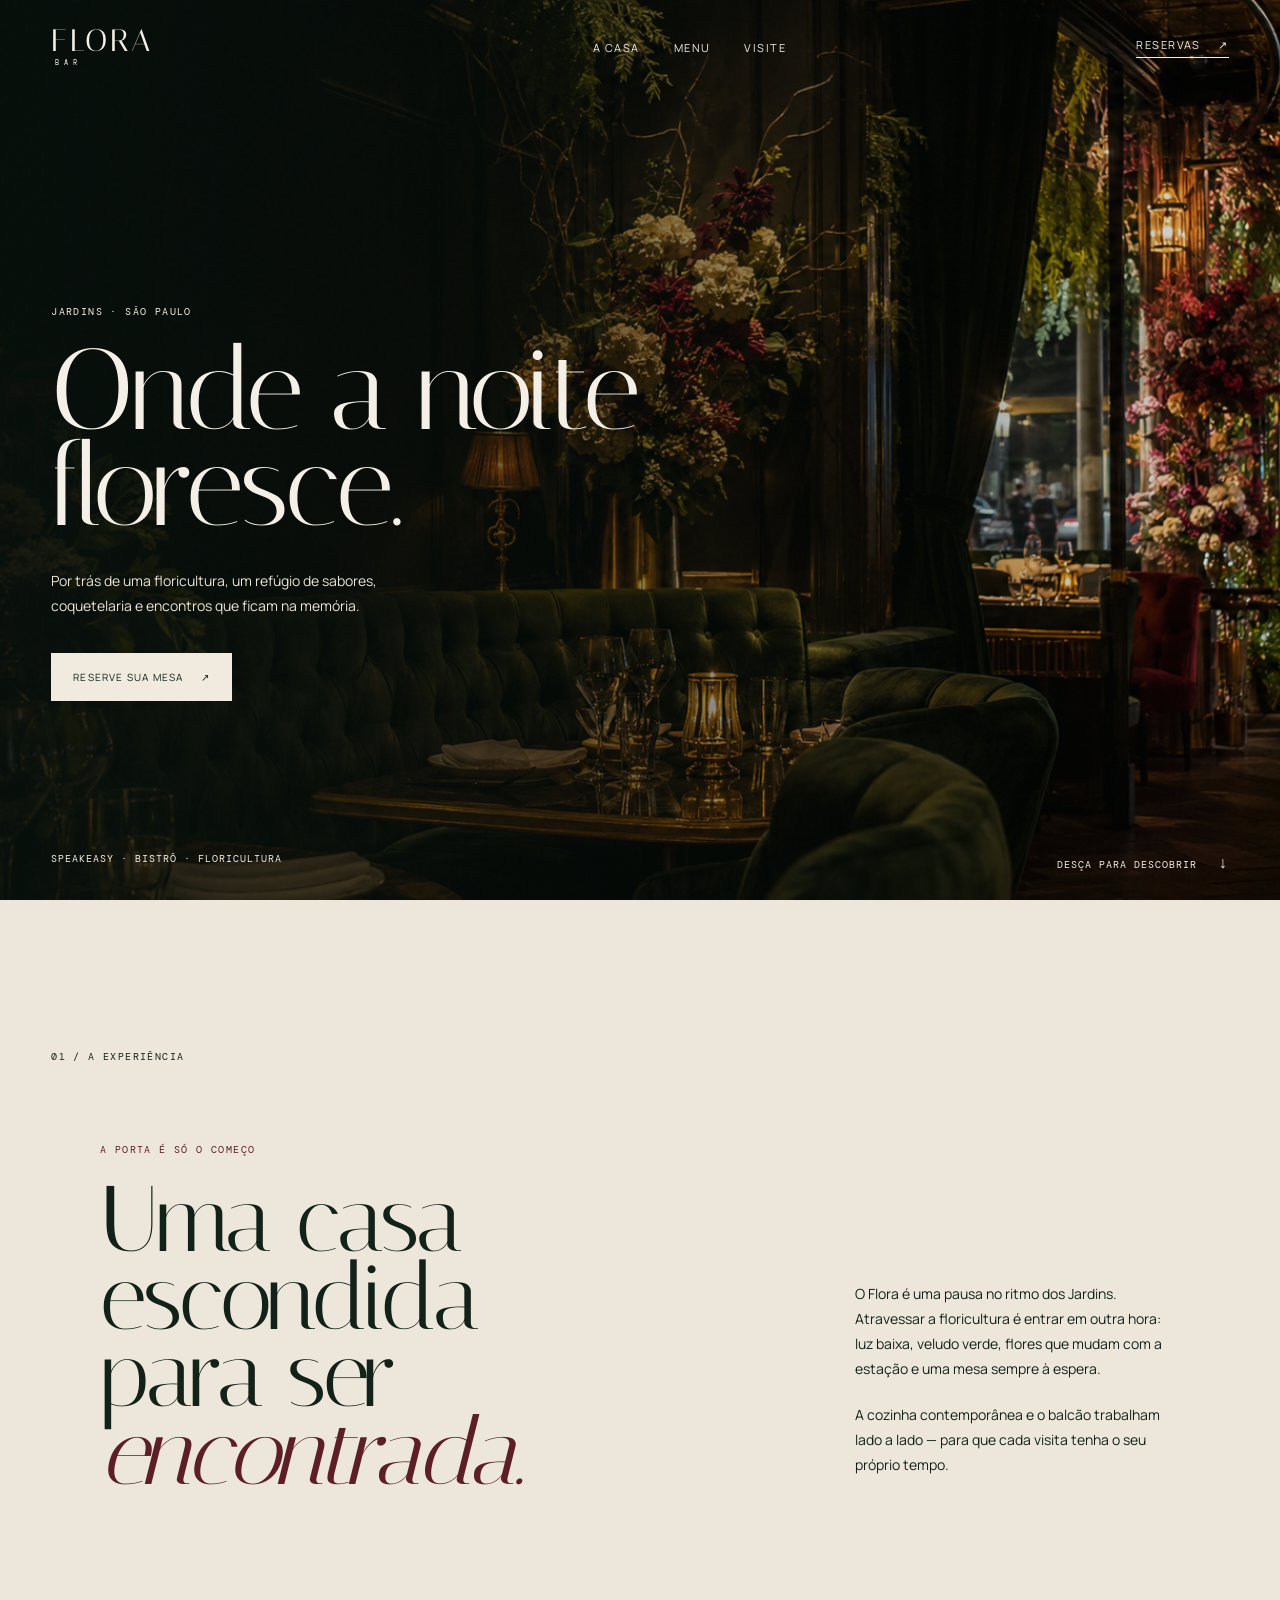
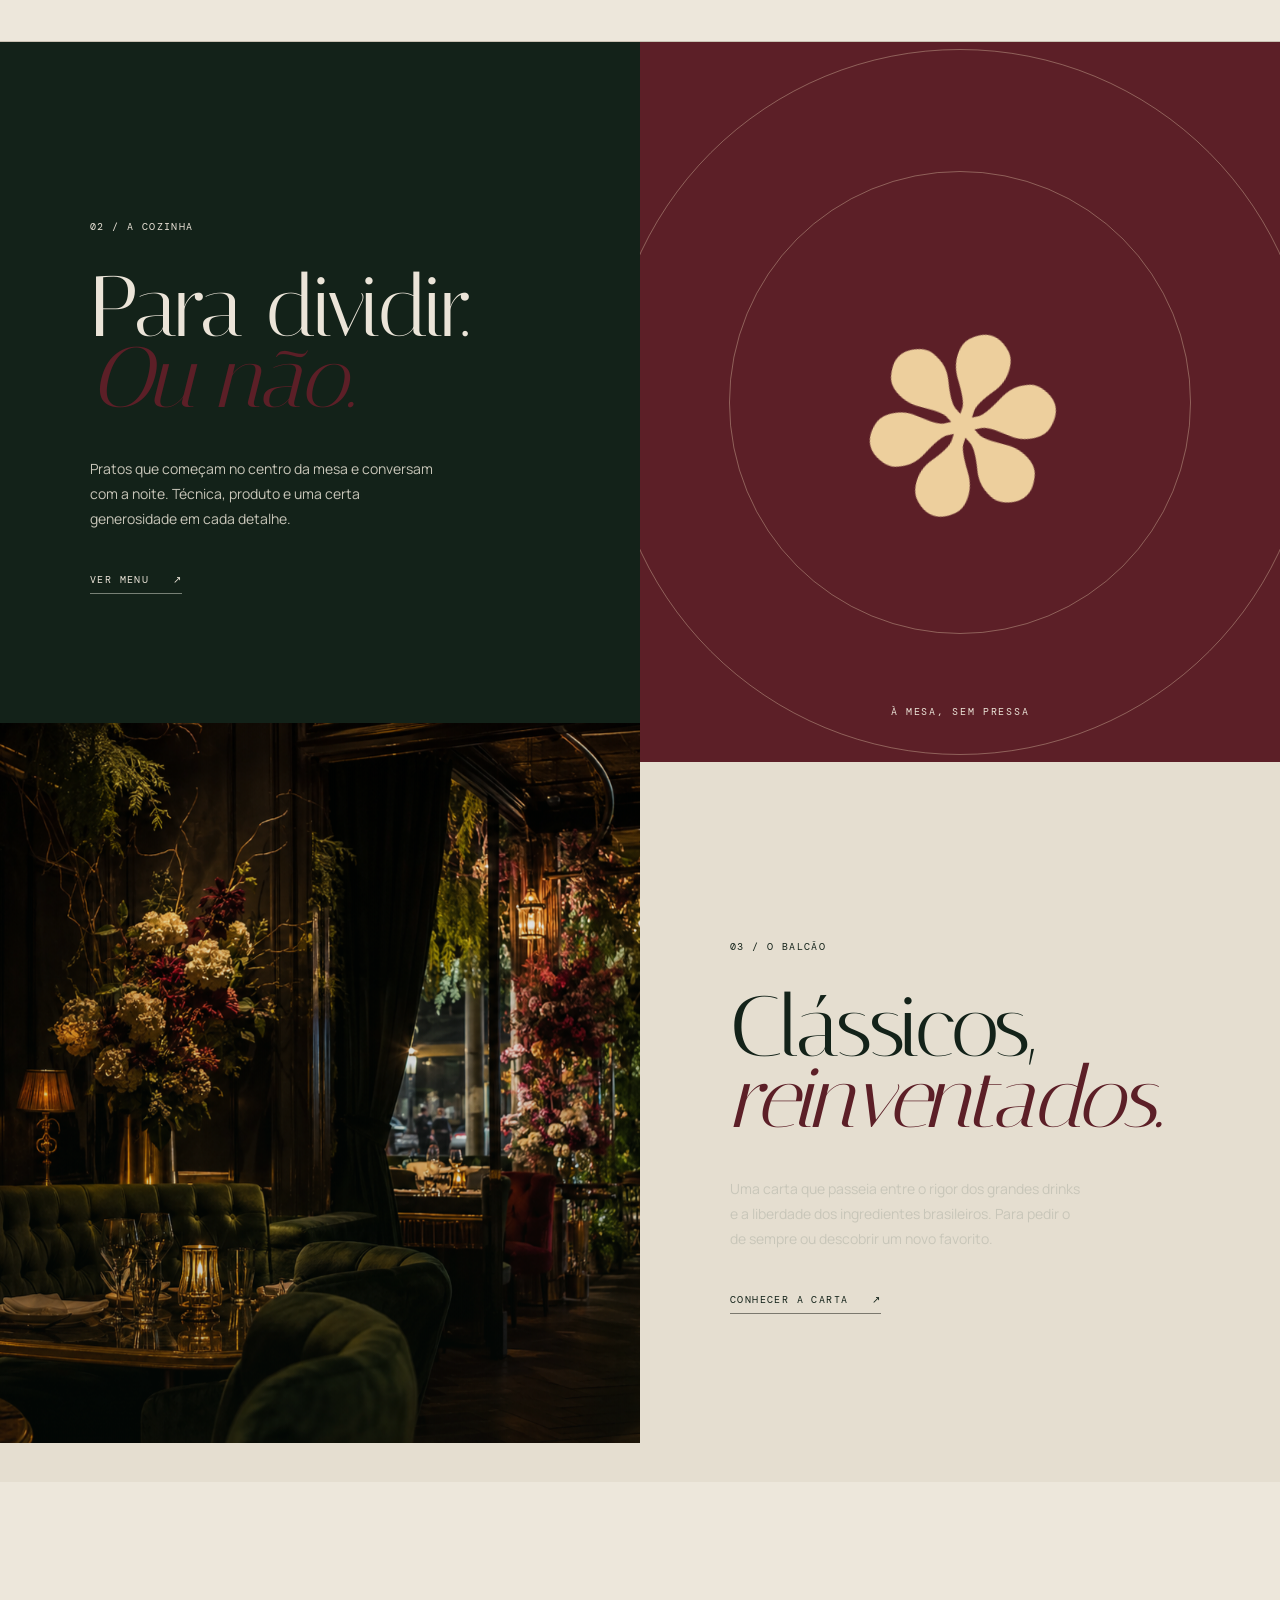
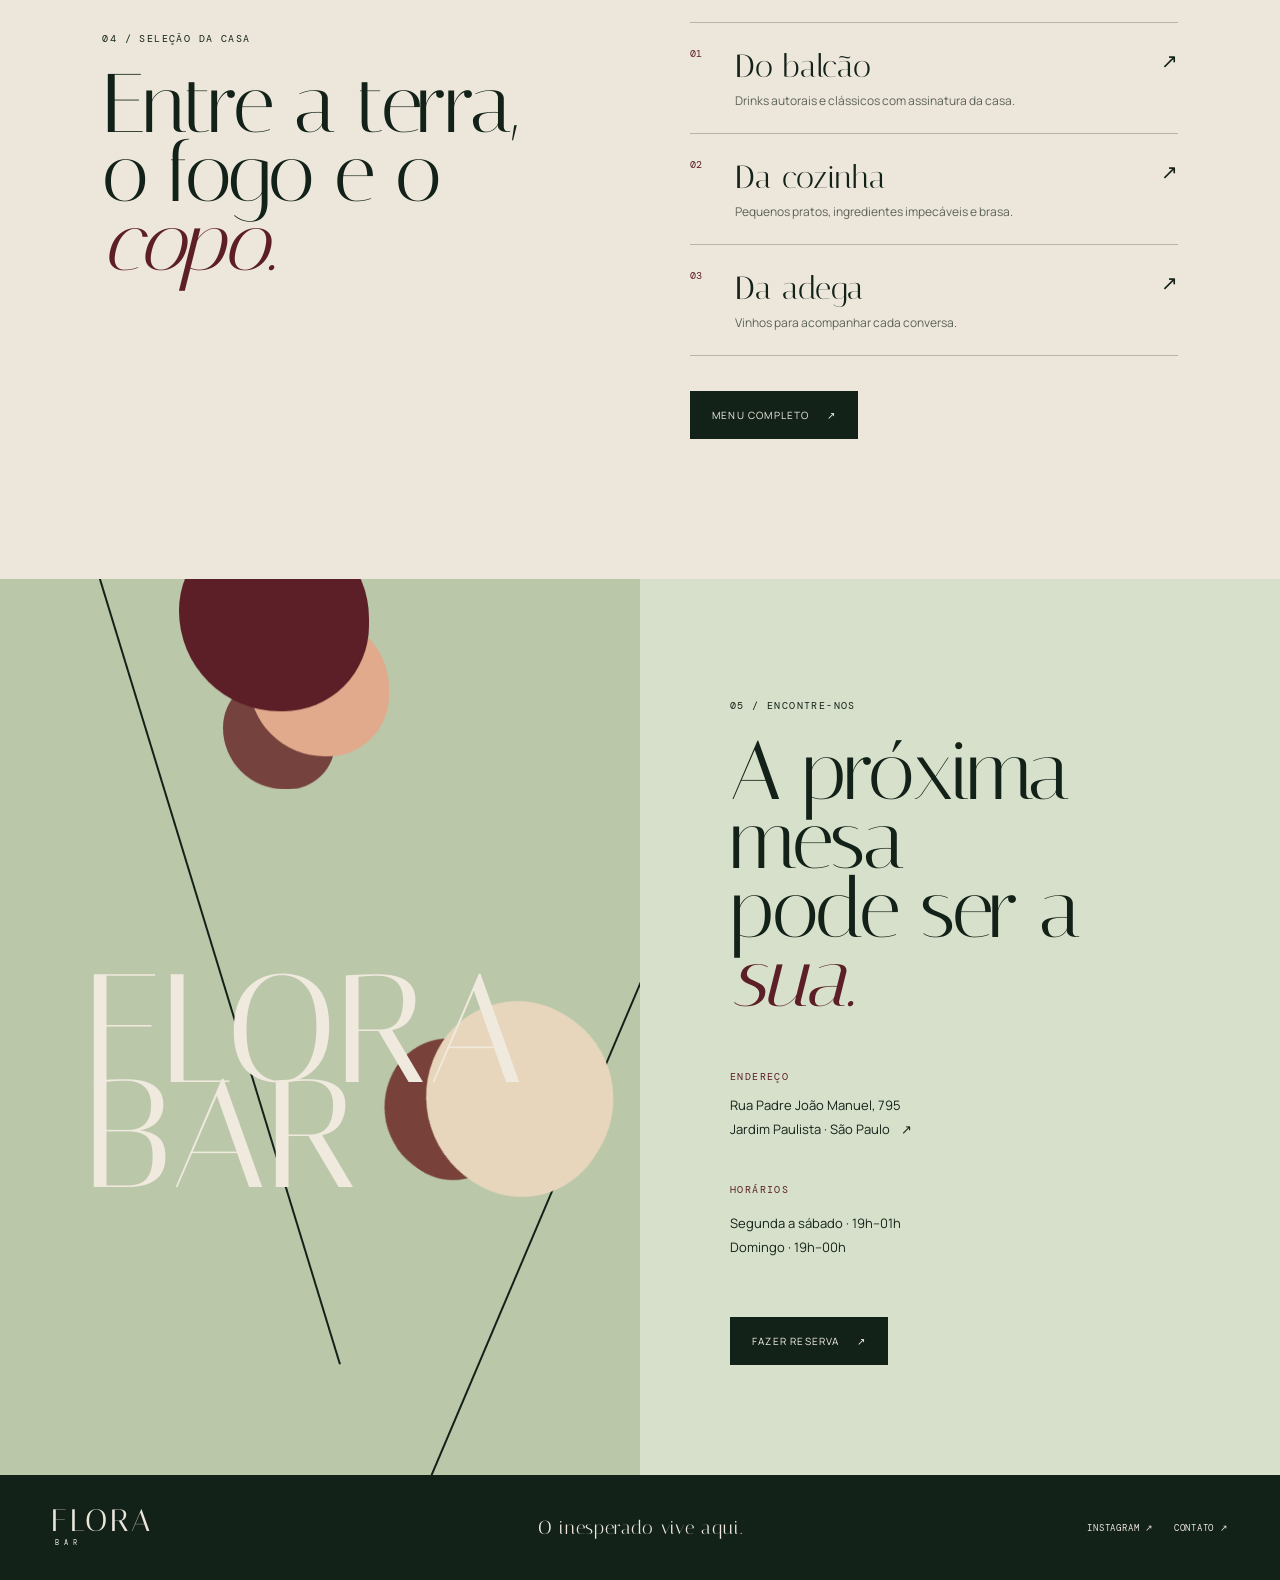
==== index.html @ 63ed64c3 "Create Flora Bar premium landing page" ====
<!doctype html>
<html lang="pt-BR">
  <head>
    <meta charset="UTF-8" />
    <meta name="viewport" content="width=device-width, initial-scale=1.0" />
    <meta name="description" content="Flora Bar — speakeasy, bistrô e floricultura nos Jardins, São Paulo." />
    <title>Flora Bar — Jardins, São Paulo</title>
    <link rel="preconnect" href="https://fonts.googleapis.com" />
    <link rel="preconnect" href="https://fonts.gstatic.com" crossorigin />
    <link href="https://fonts.googleapis.com/css2?family=DM+Mono:wght@400;500&family=Italiana&family=Manrope:wght@400;500;600&display=swap" rel="stylesheet" />
    <link rel="stylesheet" href="styles.css" />
  </head>
  <body>
    <main>
      <section class="hero" id="inicio">
        <div class="hero-image parallax-layer" data-parallax="0.11"></div>
        <div class="grain"></div>
        <header class="header">
          <a class="brand" href="#inicio" aria-label="Flora Bar, início">FLORA<span>BAR</span></a>
          <nav aria-label="Navegação principal">
            <a href="#experiencia">A casa</a>
            <a href="#menu">Menu</a>
            <a href="#visite">Visite</a>
          </nav>
          <a class="header-book" href="https://r.odionisio.com/flora-bar" target="_blank" rel="noreferrer">Reservas <span>↗</span></a>
        </header>
        <div class="hero-copy">
          <p class="eyebrow">Jardins · São Paulo</p>
          <h1>Onde a noite<br />floresce.</h1>
          <p class="intro">Por trás de uma floricultura, um refúgio de sabores, coquetelaria e encontros que ficam na memória.</p>
          <a class="button light" href="https://r.odionisio.com/flora-bar" target="_blank" rel="noreferrer">Reserve sua mesa <span>↗</span></a>
        </div>
        <div class="hero-foot">
          <span>Speakeasy · Bistrô · Floricultura</span>
          <a href="#experiencia" aria-label="Conheça o Flora Bar">Desça para descobrir <i>↓</i></a>
        </div>
      </section>

      <section class="manifesto" id="experiencia">
        <p class="section-number">01 / A EXPERIÊNCIA</p>
        <div class="manifesto-content">
          <p class="overline">A porta é só o começo</p>
          <h2>Uma casa escondida<br />para ser <em>encontrada.</em></h2>
          <div class="manifesto-text">
            <p>O Flora é uma pausa no ritmo dos Jardins. Atravessar a floricultura é entrar em outra hora: luz baixa, veludo verde, flores que mudam com a estação e uma mesa sempre à espera.</p>
            <p>A cozinha contemporânea e o balcão trabalham lado a lado — para que cada visita tenha o seu próprio tempo.</p>
          </div>
        </div>
      </section>

      <section class="chapters">
        <article class="chapter kitchen">
          <div class="chapter-content">
            <p class="section-number">02 / A COZINHA</p>
            <h2>Para dividir.<br /><em>Ou não.</em></h2>
            <p>Pratos que começam no centro da mesa e conversam com a noite. Técnica, produto e uma certa generosidade em cada detalhe.</p>
            <a class="text-link" href="https://drive.google.com/file/d/1ZbaRveOtP3G6ZXPKabPnNWPhu70eQXYd/view?usp=drivesdk" target="_blank" rel="noreferrer">Ver menu <span>↗</span></a>
          </div>
          <div class="dish-art parallax-zone"><span class="dish-flower parallax-layer" data-parallax="-0.08">✽</span><span class="dish-label">À mesa, sem pressa</span></div>
        </article>
        <article class="chapter bar">
          <div class="bar-photo parallax-layer" data-parallax="0.07"></div>
          <div class="chapter-content">
            <p class="section-number">03 / O BALCÃO</p>
            <h2>Clássicos,<br /><em>reinventados.</em></h2>
            <p>Uma carta que passeia entre o rigor dos grandes drinks e a liberdade dos ingredientes brasileiros. Para pedir o de sempre ou descobrir um novo favorito.</p>
            <a class="text-link" href="https://drive.google.com/file/d/1ZbaRveOtP3G6ZXPKabPnNWPhu70eQXYd/view?usp=drivesdk" target="_blank" rel="noreferrer">Conhecer a carta <span>↗</span></a>
          </div>
        </article>
      </section>

      <section class="menu-preview" id="menu">
        <div class="menu-heading">
          <p class="section-number">04 / SELEÇÃO DA CASA</p>
          <h2>Entre a terra,<br />o fogo e o <em>copo.</em></h2>
        </div>
        <div class="menu-list">
          <article><span class="index">01</span><div><h3>Do balcão</h3><p>Drinks autorais e clássicos com assinatura da casa.</p></div><span class="arrow">↗</span></article>
          <article><span class="index">02</span><div><h3>Da cozinha</h3><p>Pequenos pratos, ingredientes impecáveis e brasa.</p></div><span class="arrow">↗</span></article>
          <article><span class="index">03</span><div><h3>Da adega</h3><p>Vinhos para acompanhar cada conversa.</p></div><span class="arrow">↗</span></article>
          <a class="button dark" href="https://drive.google.com/file/d/1ZbaRveOtP3G6ZXPKabPnNWPhu70eQXYd/view?usp=drivesdk" target="_blank" rel="noreferrer">Menu completo <span>↗</span></a>
        </div>
      </section>

      <section class="visit" id="visite">
        <div class="visit-art parallax-zone"><div class="stem stem-one parallax-layer" data-parallax="0.12"></div><div class="stem stem-two parallax-layer" data-parallax="-0.07"></div><div class="bloom bloom-one parallax-layer" data-parallax="0.16"></div><div class="bloom bloom-two parallax-layer" data-parallax="-0.1"></div><p>FLORA<br />BAR</p></div>
        <div class="visit-info">
          <p class="section-number">05 / ENCONTRE-NOS</p>
          <h2>A próxima mesa<br />pode ser a <em>sua.</em></h2>
          <div class="details">
            <div><p class="label">ENDEREÇO</p><a href="https://maps.google.com/?q=Rua+Padre+Jo%C3%A3o+Manuel+795+S%C3%A3o+Paulo" target="_blank" rel="noreferrer">Rua Padre João Manuel, 795<br />Jardim Paulista · São Paulo <span>↗</span></a></div>
            <div><p class="label">HORÁRIOS</p><p>Segunda a sábado · 19h–01h<br />Domingo · 19h–00h</p></div>
          </div>
          <a class="button dark" href="https://r.odionisio.com/flora-bar" target="_blank" rel="noreferrer">Fazer reserva <span>↗</span></a>
        </div>
      </section>
    </main>
    <footer>
      <a class="brand" href="#inicio">FLORA<span>BAR</span></a>
      <p>O inesperado vive aqui.</p>
      <div><a href="https://www.instagram.com/florabar.sp/" target="_blank" rel="noreferrer">Instagram ↗</a><a href="https://linktr.ee/florabarsp" target="_blank" rel="noreferrer">Contato ↗</a></div>
    </footer>
    <script>
      if (!window.matchMedia('(prefers-reduced-motion: reduce)').matches) {
        const layers = document.querySelectorAll('[data-parallax]');
        let ticking = false;
        const updateParallax = () => {
          const viewport = window.innerHeight;
          layers.forEach((layer) => {
            const rect = layer.parentElement.getBoundingClientRect();
            const progress = (viewport * .5 - (rect.top + rect.height * .5)) / viewport;
            layer.style.setProperty('--parallax-y', `${progress * Number(layer.dataset.parallax) * 220}px`);
          });
          ticking = false;
        };
        window.addEventListener('scroll', () => { if (!ticking) { requestAnimationFrame(updateParallax); ticking = true; } }, { passive: true });
        updateParallax();
      }
    </script>
  </body>
</html>
---- styles.css ----
:root { --ink:#132219; --paper:#ede7db; --wine:#5c1f27; --gold:#c5a46c; --soft:#d6cfbf; }
* { box-sizing:border-box; }
html { scroll-behavior:smooth; }
body { margin:0; background:var(--paper); color:var(--ink); font-family:Manrope,Arial,sans-serif; }
a { color:inherit; text-decoration:none; }
.hero { color:#f5f0e7; min-height:100svh; position:relative; isolation:isolate; overflow:hidden; display:flex; flex-direction:column; }
.hero-image { position:absolute; inset:0; z-index:-2; background:linear-gradient(90deg,rgba(8,16,12,.9) 3%,rgba(8,16,12,.58) 42%,rgba(8,16,12,.12)),url('assets/flora-hero.png') center/cover; }
.parallax-layer { transform:translate3d(0,var(--parallax-y,0px),0); will-change:transform; }
.hero-image.parallax-layer { inset:-5% 0; }
.grain { position:absolute; inset:0; opacity:.15; z-index:-1; pointer-events:none; background-image:url("data:image/svg+xml,%3Csvg viewBox='0 0 240 240' xmlns='http://www.w3.org/2000/svg'%3E%3Cfilter id='n'%3E%3CfeTurbulence type='fractalNoise' baseFrequency='.75' numOctaves='4' stitchTiles='stitch'/%3E%3C/filter%3E%3Crect width='100%25' height='100%25' filter='url(%23n)' opacity='.7'/%3E%3C/svg%3E"); mix-blend-mode:soft-light; }
.header { width:min(1380px,92%); margin:0 auto; padding:30px 0; display:flex; align-items:center; justify-content:space-between; font-size:11px; letter-spacing:.13em; text-transform:uppercase; }
.brand { font-family:Italiana,serif; font-size:31px; letter-spacing:.08em; line-height:.72; display:inline-flex; flex-direction:column; }
.brand span { font-family:DM Mono,monospace; font-size:7px; letter-spacing:.68em; padding-left:4px; margin-top:8px; }
nav { display:flex; gap:34px; margin-left:90px; } nav a,.header-book { transition:opacity .2s; } nav a:hover,.header-book:hover { opacity:.65; }
.header-book { border-bottom:1px solid currentColor; padding-bottom:5px; }.header-book span,.button span { margin-left:14px; }
.hero-copy { width:min(1380px,92%); margin:auto; padding:105px 0 56px; }.eyebrow,.section-number,.overline,.label { font-family:DM Mono,monospace; font-size:10px; letter-spacing:.14em; text-transform:uppercase; }
.hero h1,h2 { font:normal clamp(62px,9vw,146px)/.83 Italiana,serif; letter-spacing:-.03em; margin:25px 0; }.hero h1 { max-width:790px; }
.intro { width:min(360px,90%); line-height:1.75; font-size:14px; color:#e9e4d9; margin:35px 0; }.button { font-size:10px; letter-spacing:.12em; text-transform:uppercase; display:inline-block; padding:17px 22px; transition:transform .25s,background .25s; }.button:hover { transform:translateY(-3px); }.light { background:#f0eadf; color:var(--ink); }.dark { background:var(--ink); color:#f6f0e5; }.hero-foot { width:min(1380px,92%); margin:0 auto 27px; display:flex; justify-content:space-between; font:10px DM Mono,monospace; letter-spacing:.1em; text-transform:uppercase; }.hero-foot a i { font-style:normal; margin-left:14px; font-size:16px; }
.manifesto { padding:140px 4% 150px; border-bottom:1px solid #c9c1b2; }.manifesto-content { max-width:1080px; margin:80px auto 0; display:grid; grid-template-columns:1.35fr .65fr; column-gap:80px; }.manifesto h2 { grid-column:1; font-size:clamp(53px,7.3vw,108px); margin:0; }.manifesto h2 em,.chapter h2 em,.menu-preview h2 em,.visit h2 em { font-style:italic; color:var(--wine); }.overline { grid-column:1; margin:0 0 25px; color:var(--wine); }.manifesto-text { grid-column:2; grid-row:1 / span 2; align-self:end; font-size:14px; line-height:1.8; }.manifesto-text p+ p { margin-top:20px; }
.chapters { background:var(--ink); color:#ebe4d8; }.chapter { min-height:720px; display:grid; grid-template-columns:1fr 1fr; }.chapter-content { padding:105px max(8%,90px); display:flex; flex-direction:column; align-items:flex-start; justify-content:center; }.chapter h2 { font-size:clamp(54px,6.7vw,100px); margin:28px 0; }.chapter-content>p:not(.section-number) { max-width:350px; font-size:14px; line-height:1.8; color:#c8c6b9; }.text-link { margin-top:28px; font:10px DM Mono,monospace; letter-spacing:.14em; text-transform:uppercase; padding-bottom:7px; border-bottom:1px solid #778075; }.text-link span { margin-left:16px; }.dish-art { background:var(--wine); position:relative; display:flex; align-items:center; justify-content:center; overflow:hidden; }.dish-art:before,.dish-art:after { content:""; position:absolute; width:55vw; height:55vw; border:1px solid rgba(241,220,186,.35); border-radius:50%; }.dish-art:after { width:36vw; height:36vw; }.dish-flower { font:250px/1 Italiana,serif; color:#edcf9d; transform:translate3d(0,var(--parallax-y,0px),0) rotate(18deg); }.dish-label { position:absolute; bottom:44px; font:10px DM Mono,monospace; text-transform:uppercase; letter-spacing:.17em; }.bar { grid-template-columns:1fr 1fr; background:#e5ded0; color:var(--ink); }.bar-photo { background:linear-gradient(0deg,rgba(10,27,18,.25),rgba(10,27,18,.05)),url('assets/flora-hero.png') 77% center/cover; min-height:500px; }.bar .chapter-content { order:2; }.bar .text-link { border-color:#7b786e; }
.menu-preview { padding:140px 8%; display:grid; grid-template-columns:1fr 1fr; gap:100px; }.menu-preview h2,.visit h2 { font-size:clamp(54px,6.5vw,97px); margin:25px 0; }.menu-list { align-self:end; }.menu-list article { border-top:1px solid #bcb3a4; padding:24px 0; display:grid; grid-template-columns:45px 1fr 30px; align-items:start; }.menu-list article:last-of-type { border-bottom:1px solid #bcb3a4; }.index { font:10px DM Mono,monospace; color:var(--wine); }.menu-list h3 { font:normal 32px Italiana,serif; margin:0; }.menu-list p { color:#5c6159; font-size:12px; margin:7px 0 0; }.arrow { text-align:right; font-size:20px; }.menu-list .button { margin-top:35px; }
.visit { display:grid; grid-template-columns:1fr 1fr; background:#d7e0ca; min-height:690px; }.visit-art { background:#bac7a9; position:relative; overflow:hidden; }.visit-art p { font:normal clamp(90px,12vw,180px)/.68 Italiana,serif; position:absolute; z-index:2; left:13%; bottom:15%; color:#f0e9de; }.stem { position:absolute; width:2px; background:var(--ink); transform-origin:bottom; bottom:0; }.stem-one { height:92%; left:53%; transform:translate3d(0,var(--parallax-y,0px),0) rotate(-17deg); }.stem-two { height:85%; left:63%; transform:translate3d(0,var(--parallax-y,0px),0) rotate(23deg); }.bloom { position:absolute; width:190px; aspect-ratio:1; border-radius:48% 52% 46% 54%; background:var(--wine); }.bloom-one { top:10%; left:28%; transform:translate3d(0,var(--parallax-y,0px),0); box-shadow:45px 70px 0 -25px #e1aa8c, 5px 117px 0 -39px #76423e; }.bloom-two { right:4%; top:37%; transform:translate3d(0,var(--parallax-y,0px),0) rotate(33deg); background:#e8d6bc; box-shadow:-52px 46px 0 -27px #78423b; }.visit-info { padding:110px max(9%,90px); }.details { display:grid; gap:30px; margin:45px 0; font-size:13px; line-height:1.8; }.label { color:var(--wine); margin-bottom:8px; }.details a span { margin-left:8px; }
footer { background:var(--ink); color:#ece6dc; padding:35px 4%; display:grid; grid-template-columns:1fr 1fr 1fr; align-items:center; font-size:11px; letter-spacing:.07em; } footer p { text-align:center; font-family:Italiana,serif; font-size:19px; margin:0; }footer div { display:flex; justify-content:flex-end; gap:20px; text-transform:uppercase; font-family:DM Mono,monospace; font-size:9px; }
@media (max-width:760px) { nav { display:none; }.header { padding-top:23px; }.header-book { font-size:9px; }.hero h1 { font-size:67px; }.hero-foot span { display:none; }.manifesto { padding:85px 7% 95px; }.manifesto-content,.menu-preview { display:block; margin-top:55px; }.manifesto h2 { font-size:61px; }.manifesto-text { margin-top:42px; }.chapter,.bar,.visit { grid-template-columns:1fr; }.chapter { min-height:auto; }.chapter-content { padding:80px 9%; min-height:530px; }.dish-art { min-height:390px; }.dish-art:before { width:95vw; height:95vw; }.dish-art:after { width:65vw; height:65vw; }.dish-flower { font-size:185px; }.bar-photo { min-height:440px; }.bar .chapter-content { order:initial; }.menu-preview { padding:85px 7%; }.menu-list { margin-top:65px; }.visit-art { min-height:470px; }.visit-info { padding:82px 9%; }.visit h2 { font-size:61px; } footer { grid-template-columns:1fr auto; gap:26px; } footer p { display:none; } footer div { gap:12px; }.brand { font-size:27px; } }
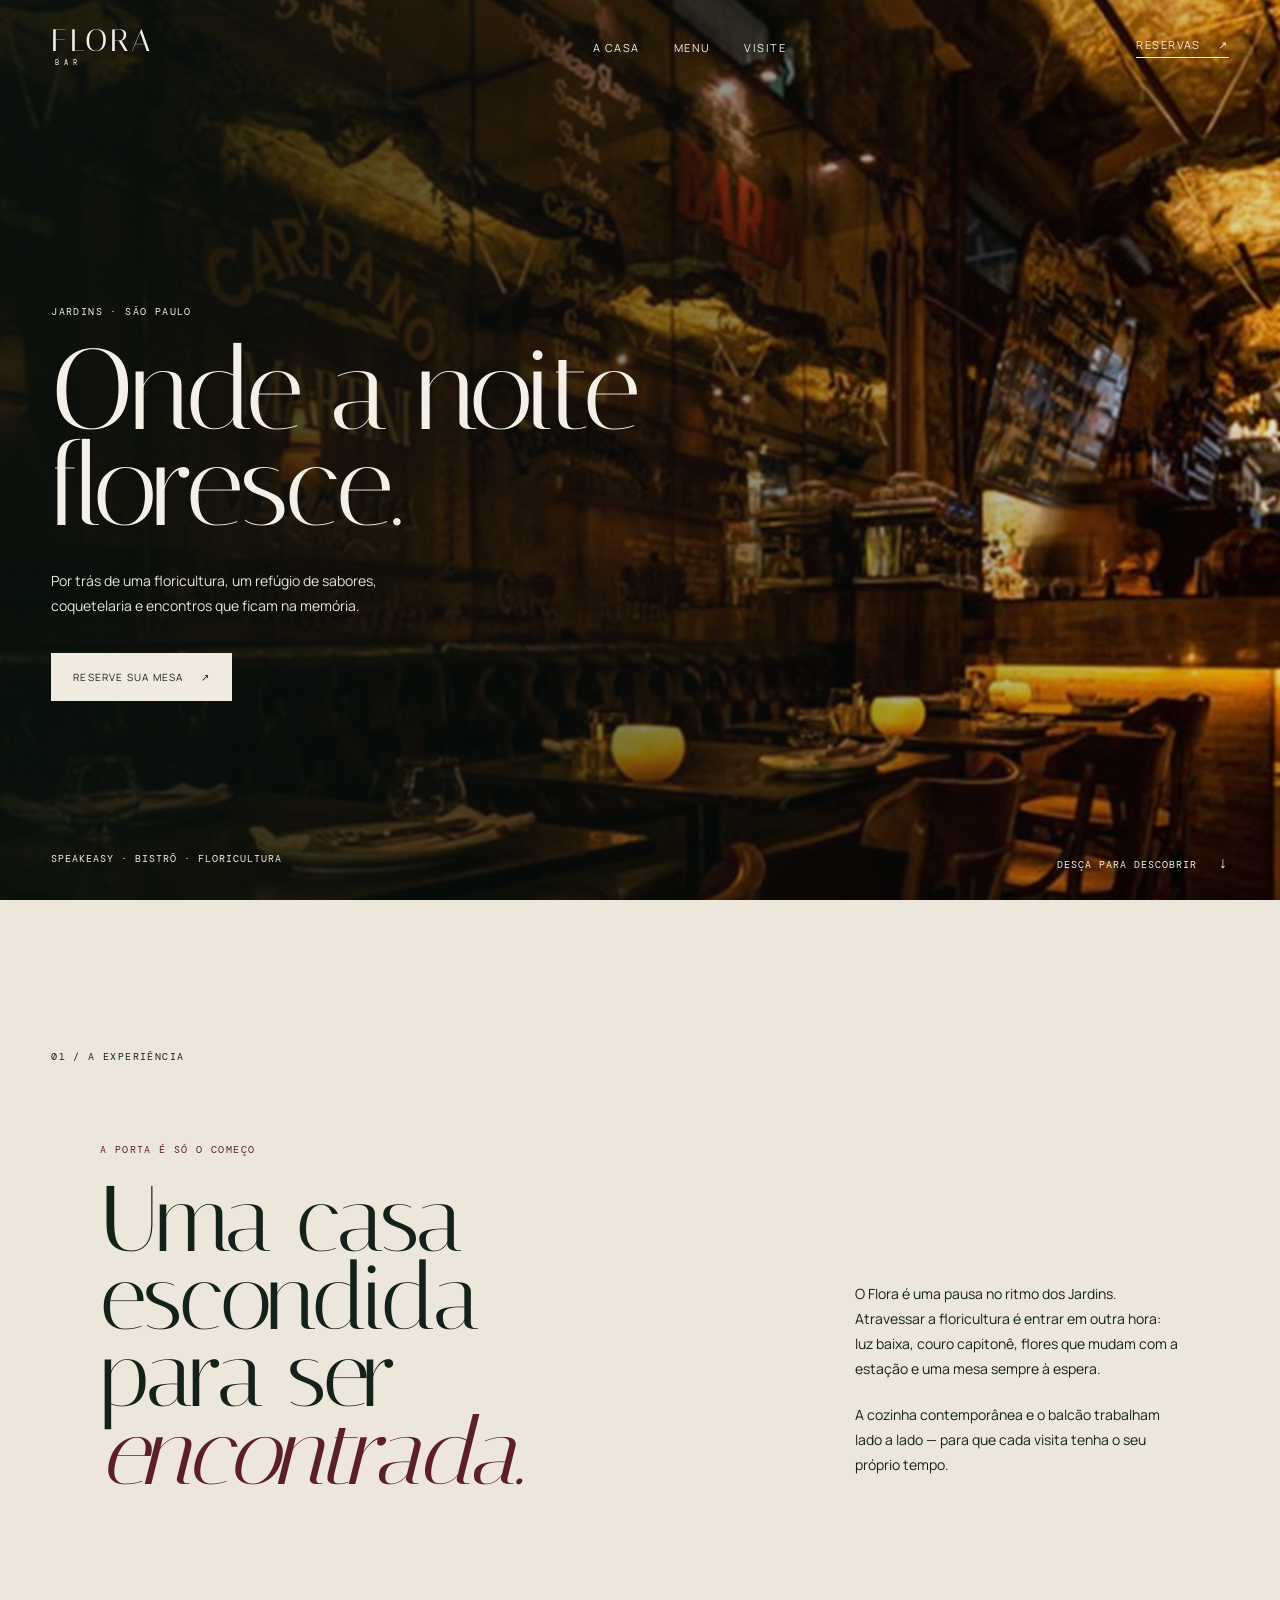
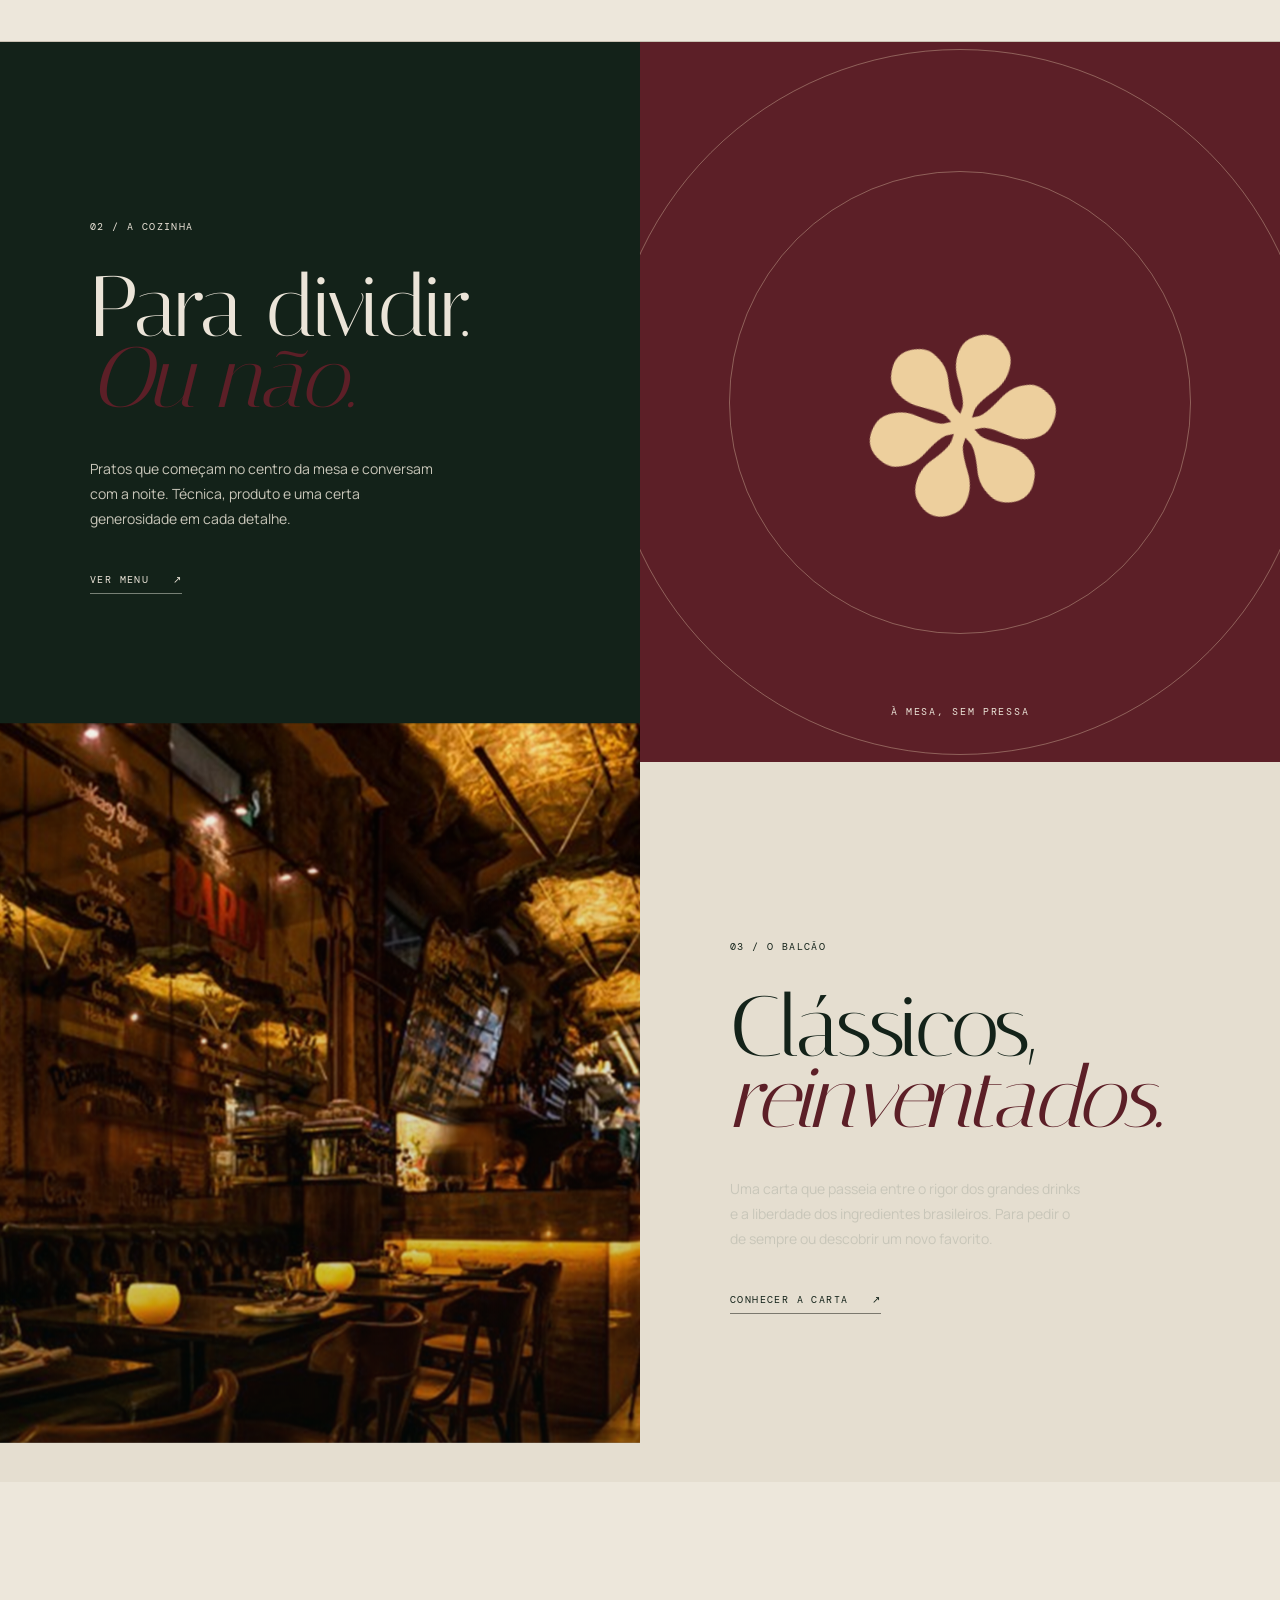
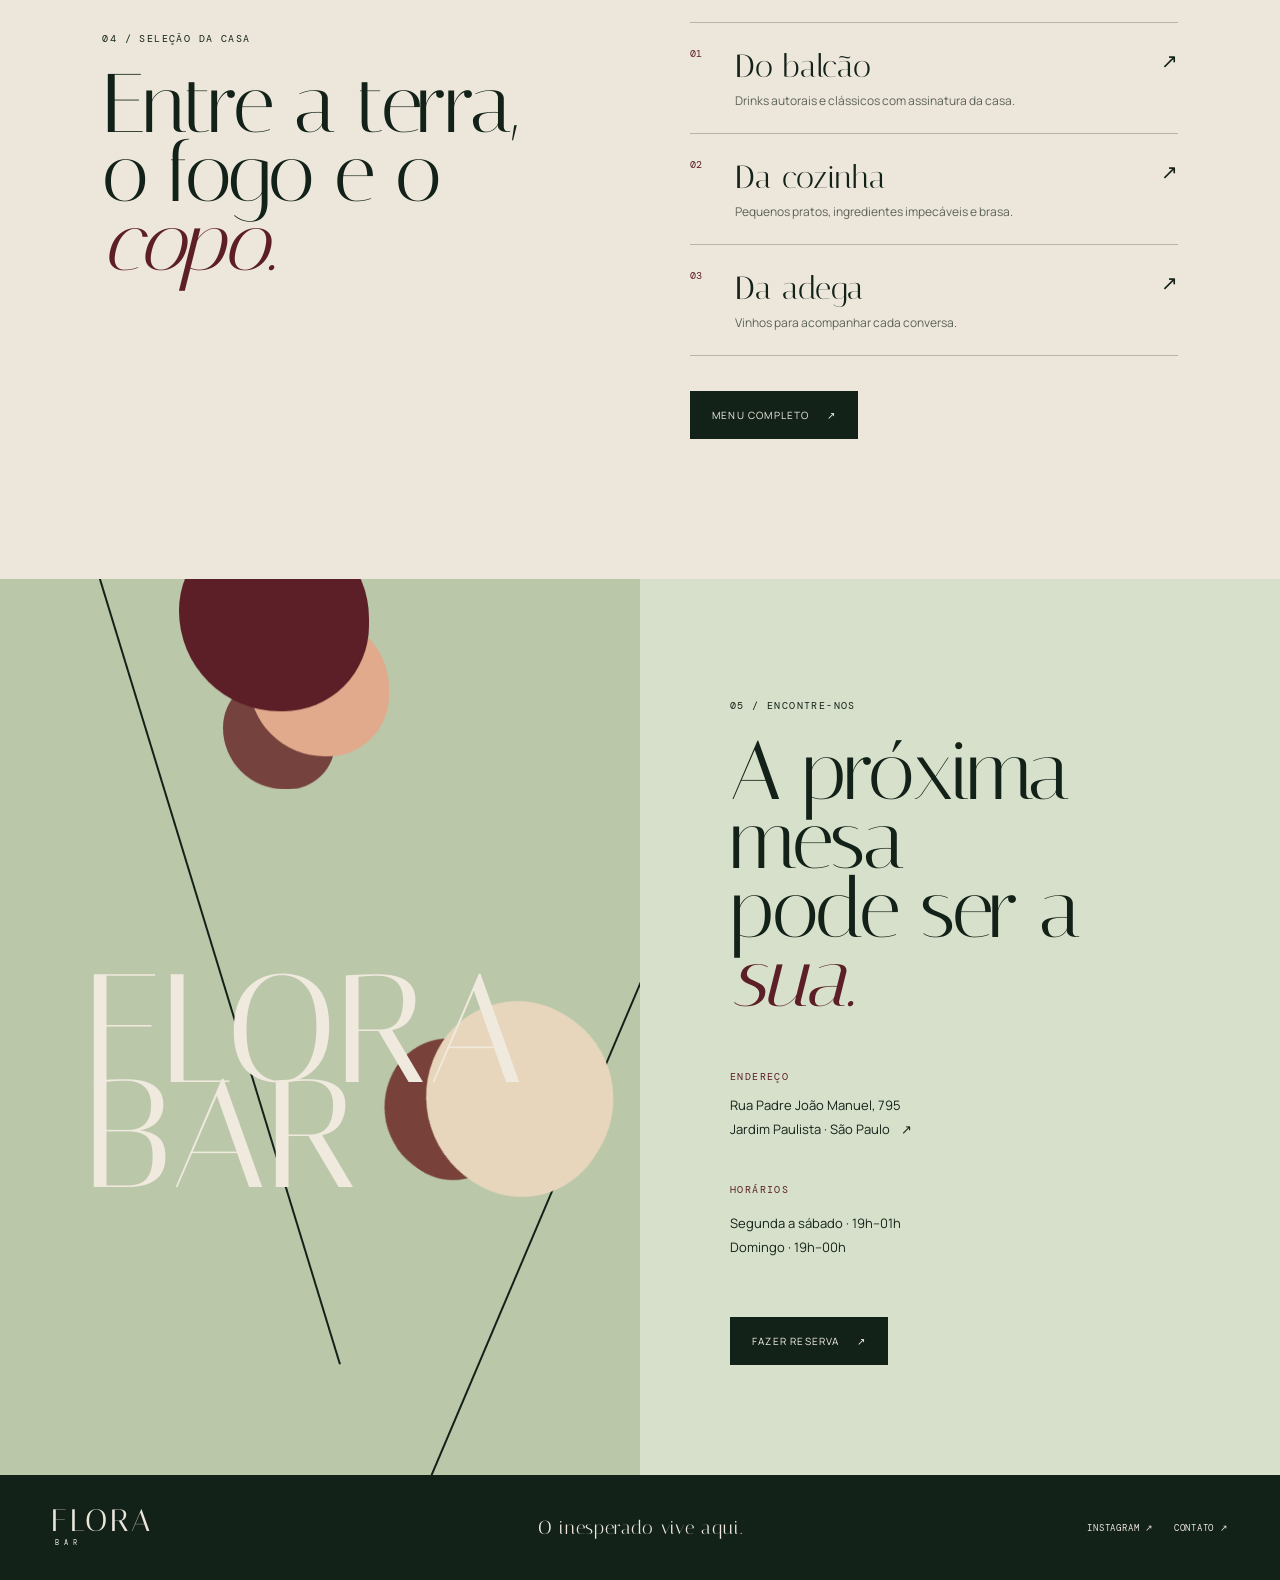
==== commit 189fdcdc: "Substitui foto do hero e ajusta texto do manifesto - Troca assets/flora-hero.png por foto tratada do" ====
--- a/index.html
+++ b/index.html
@@ -19,7 +19,7 @@
           <a class="brand" href="#inicio" aria-label="Flora Bar, início">FLORA<span>BAR</span></a>
           <nav aria-label="Navegação principal">
             <a href="#experiencia">A casa</a>
-            <a href="#menu">Menu</a>
+            <a href="menu.html">Menu</a>
             <a href="#visite">Visite</a>
           </nav>
           <a class="header-book" href="https://r.odionisio.com/flora-bar" target="_blank" rel="noreferrer">Reservas <span>↗</span></a>
@@ -42,7 +42,7 @@
           <p class="overline">A porta é só o começo</p>
           <h2>Uma casa escondida<br />para ser <em>encontrada.</em></h2>
           <div class="manifesto-text">
-            <p>O Flora é uma pausa no ritmo dos Jardins. Atravessar a floricultura é entrar em outra hora: luz baixa, veludo verde, flores que mudam com a estação e uma mesa sempre à espera.</p>
+            <p>O Flora é uma pausa no ritmo dos Jardins. Atravessar a floricultura é entrar em outra hora: luz baixa, couro capitonê, flores que mudam com a estação e uma mesa sempre à espera.</p>
             <p>A cozinha contemporânea e o balcão trabalham lado a lado — para que cada visita tenha o seu próprio tempo.</p>
           </div>
         </div>
@@ -54,7 +54,7 @@
             <p class="section-number">02 / A COZINHA</p>
             <h2>Para dividir.<br /><em>Ou não.</em></h2>
             <p>Pratos que começam no centro da mesa e conversam com a noite. Técnica, produto e uma certa generosidade em cada detalhe.</p>
-            <a class="text-link" href="https://drive.google.com/file/d/1ZbaRveOtP3G6ZXPKabPnNWPhu70eQXYd/view?usp=drivesdk" target="_blank" rel="noreferrer">Ver menu <span>↗</span></a>
+            <a class="text-link" href="menu.html">Ver menu <span>↗</span></a>
           </div>
           <div class="dish-art parallax-zone"><span class="dish-flower parallax-layer" data-parallax="-0.08">✽</span><span class="dish-label">À mesa, sem pressa</span></div>
         </article>
@@ -64,7 +64,7 @@
             <p class="section-number">03 / O BALCÃO</p>
             <h2>Clássicos,<br /><em>reinventados.</em></h2>
             <p>Uma carta que passeia entre o rigor dos grandes drinks e a liberdade dos ingredientes brasileiros. Para pedir o de sempre ou descobrir um novo favorito.</p>
-            <a class="text-link" href="https://drive.google.com/file/d/1ZbaRveOtP3G6ZXPKabPnNWPhu70eQXYd/view?usp=drivesdk" target="_blank" rel="noreferrer">Conhecer a carta <span>↗</span></a>
+            <a class="text-link" href="carta.html">Conhecer a carta <span>↗</span></a>
           </div>
         </article>
       </section>
@@ -78,7 +78,7 @@
           <article><span class="index">01</span><div><h3>Do balcão</h3><p>Drinks autorais e clássicos com assinatura da casa.</p></div><span class="arrow">↗</span></article>
           <article><span class="index">02</span><div><h3>Da cozinha</h3><p>Pequenos pratos, ingredientes impecáveis e brasa.</p></div><span class="arrow">↗</span></article>
           <article><span class="index">03</span><div><h3>Da adega</h3><p>Vinhos para acompanhar cada conversa.</p></div><span class="arrow">↗</span></article>
-          <a class="button dark" href="https://drive.google.com/file/d/1ZbaRveOtP3G6ZXPKabPnNWPhu70eQXYd/view?usp=drivesdk" target="_blank" rel="noreferrer">Menu completo <span>↗</span></a>
+          <a class="button dark" href="menu.html">Menu completo <span>↗</span></a>
         </div>
       </section>
 
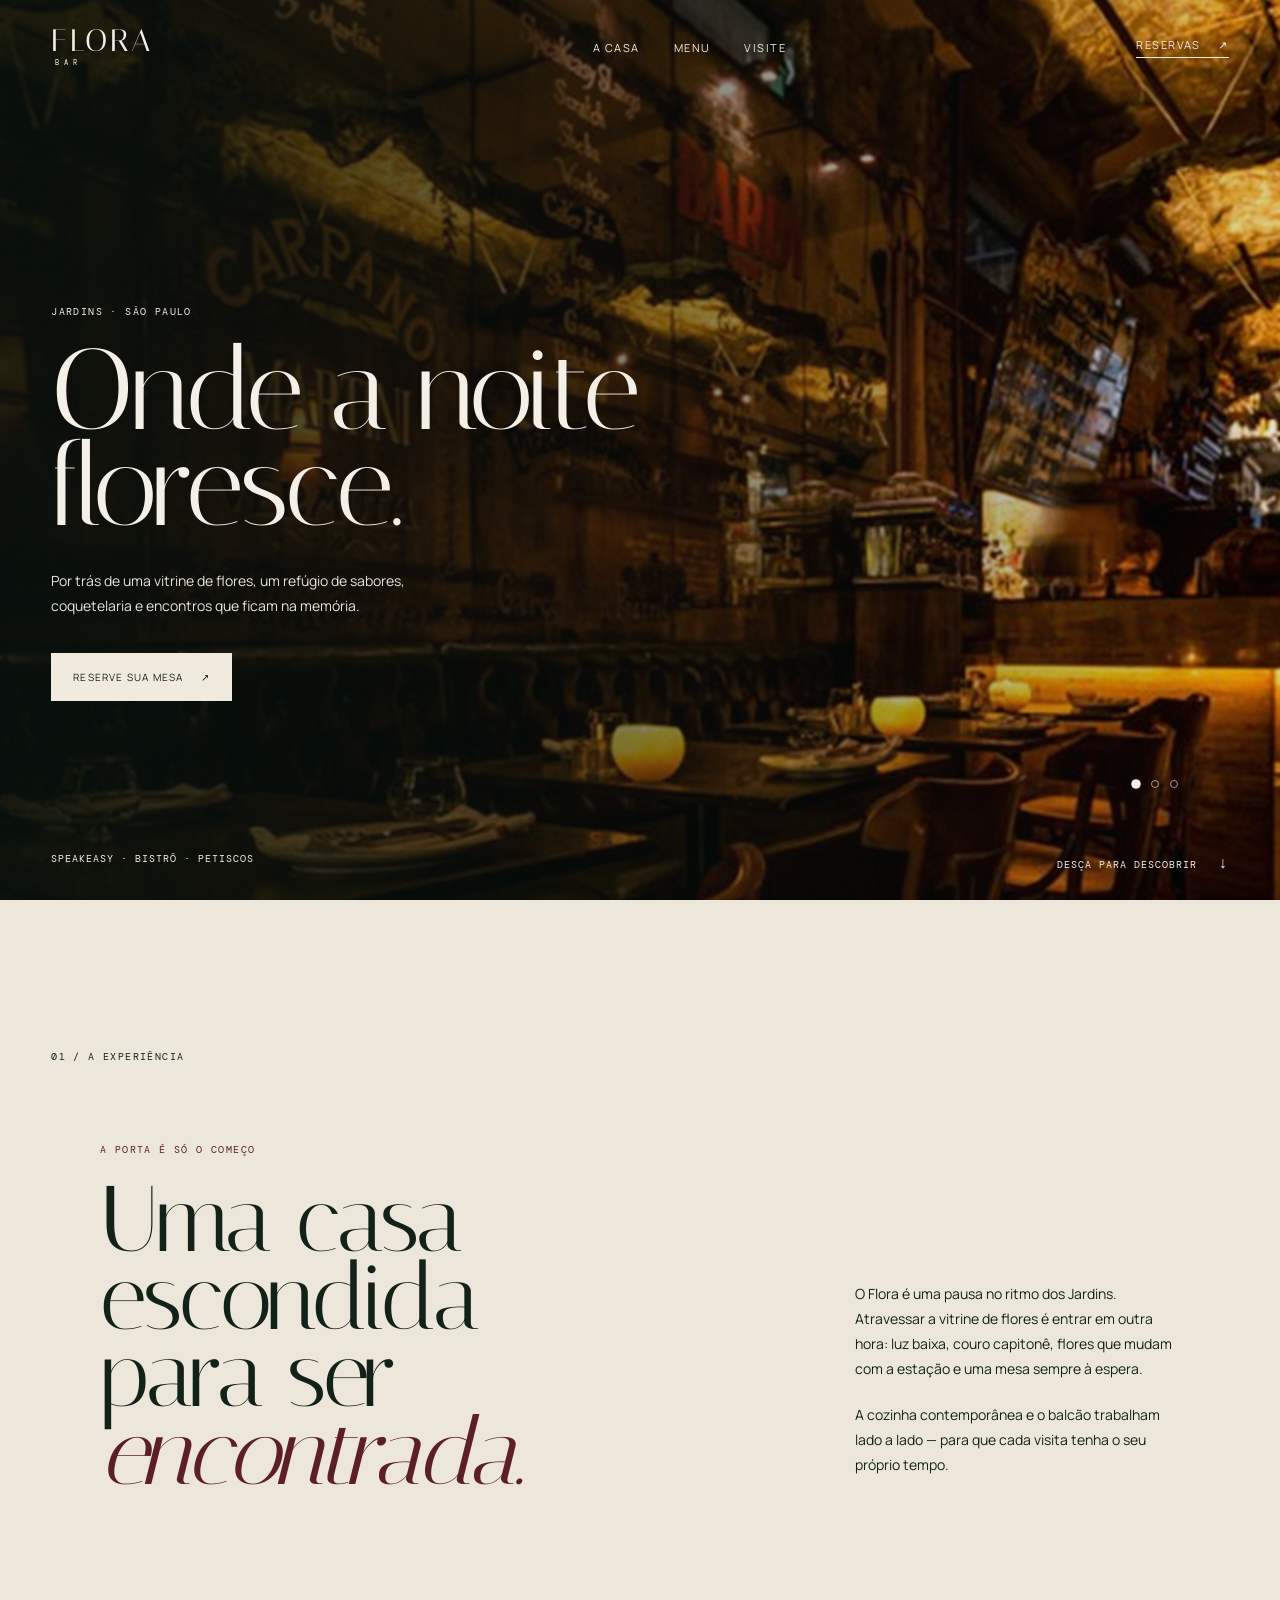
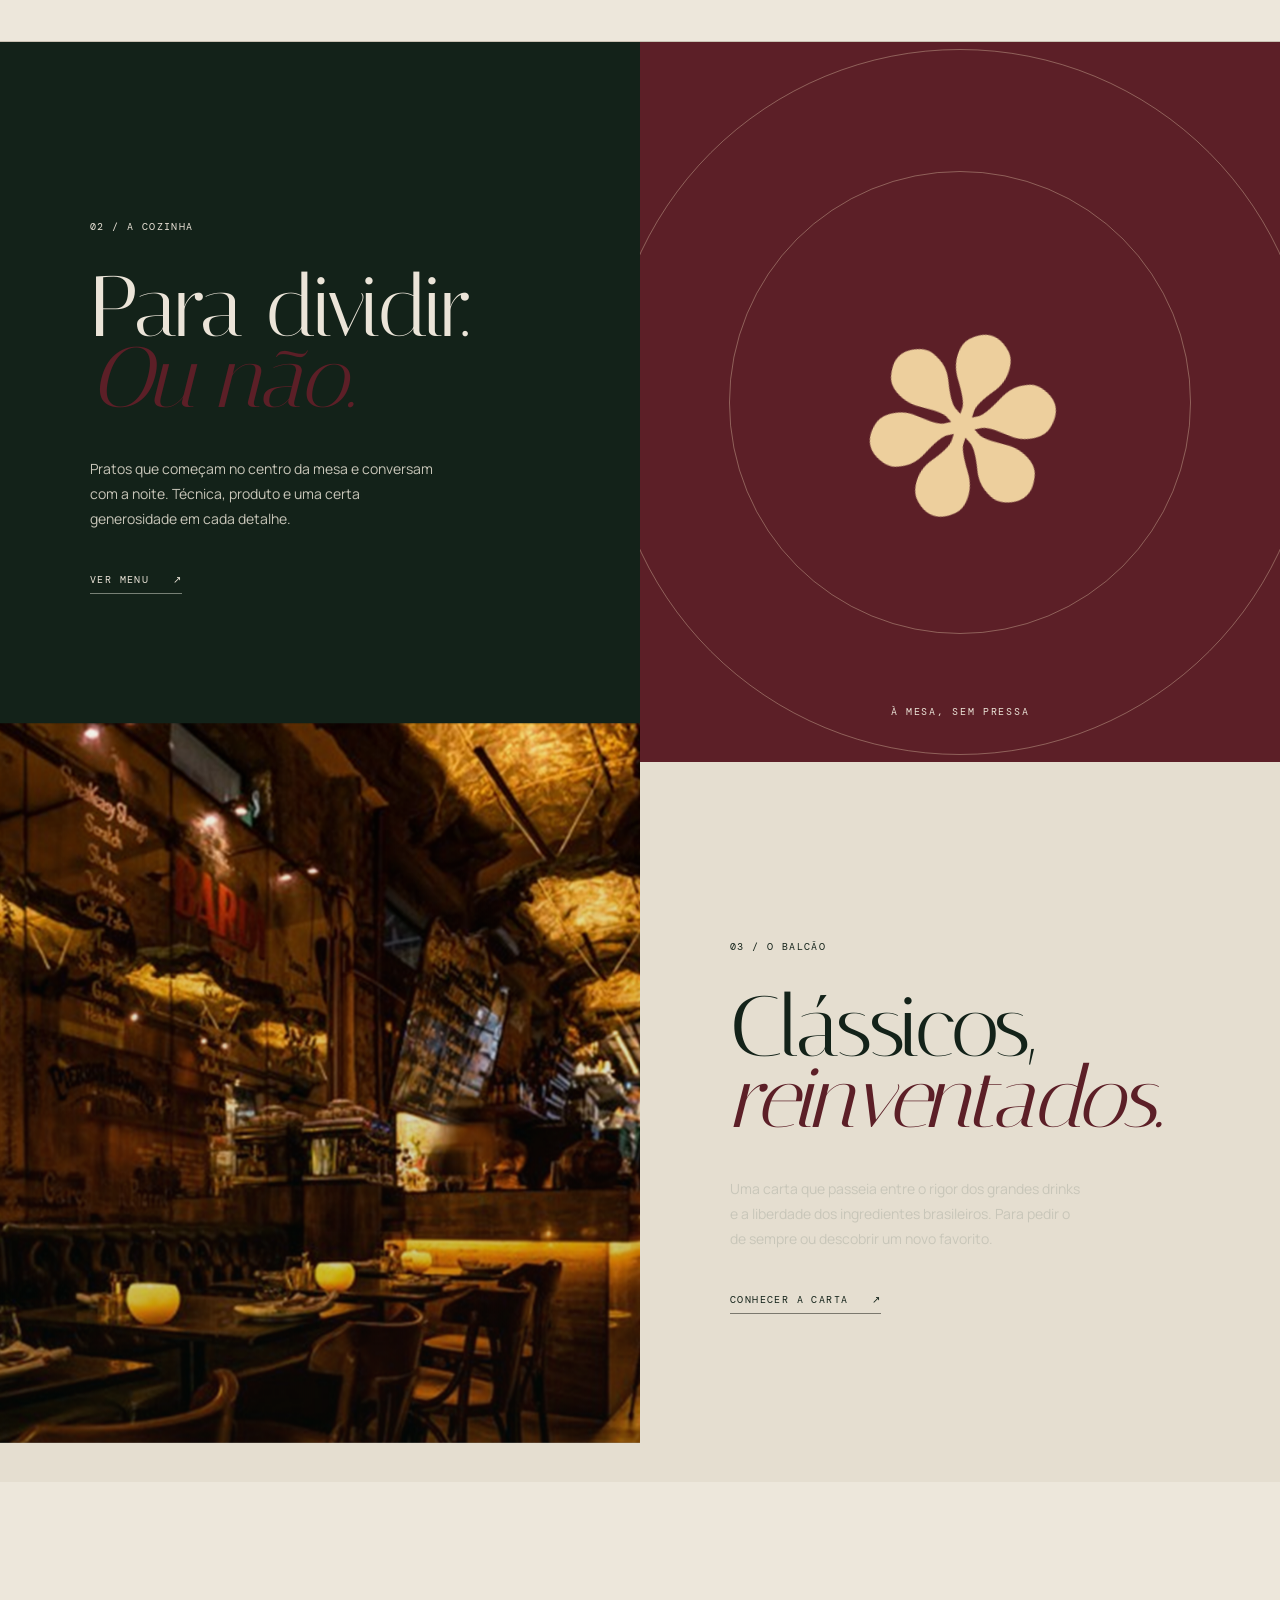
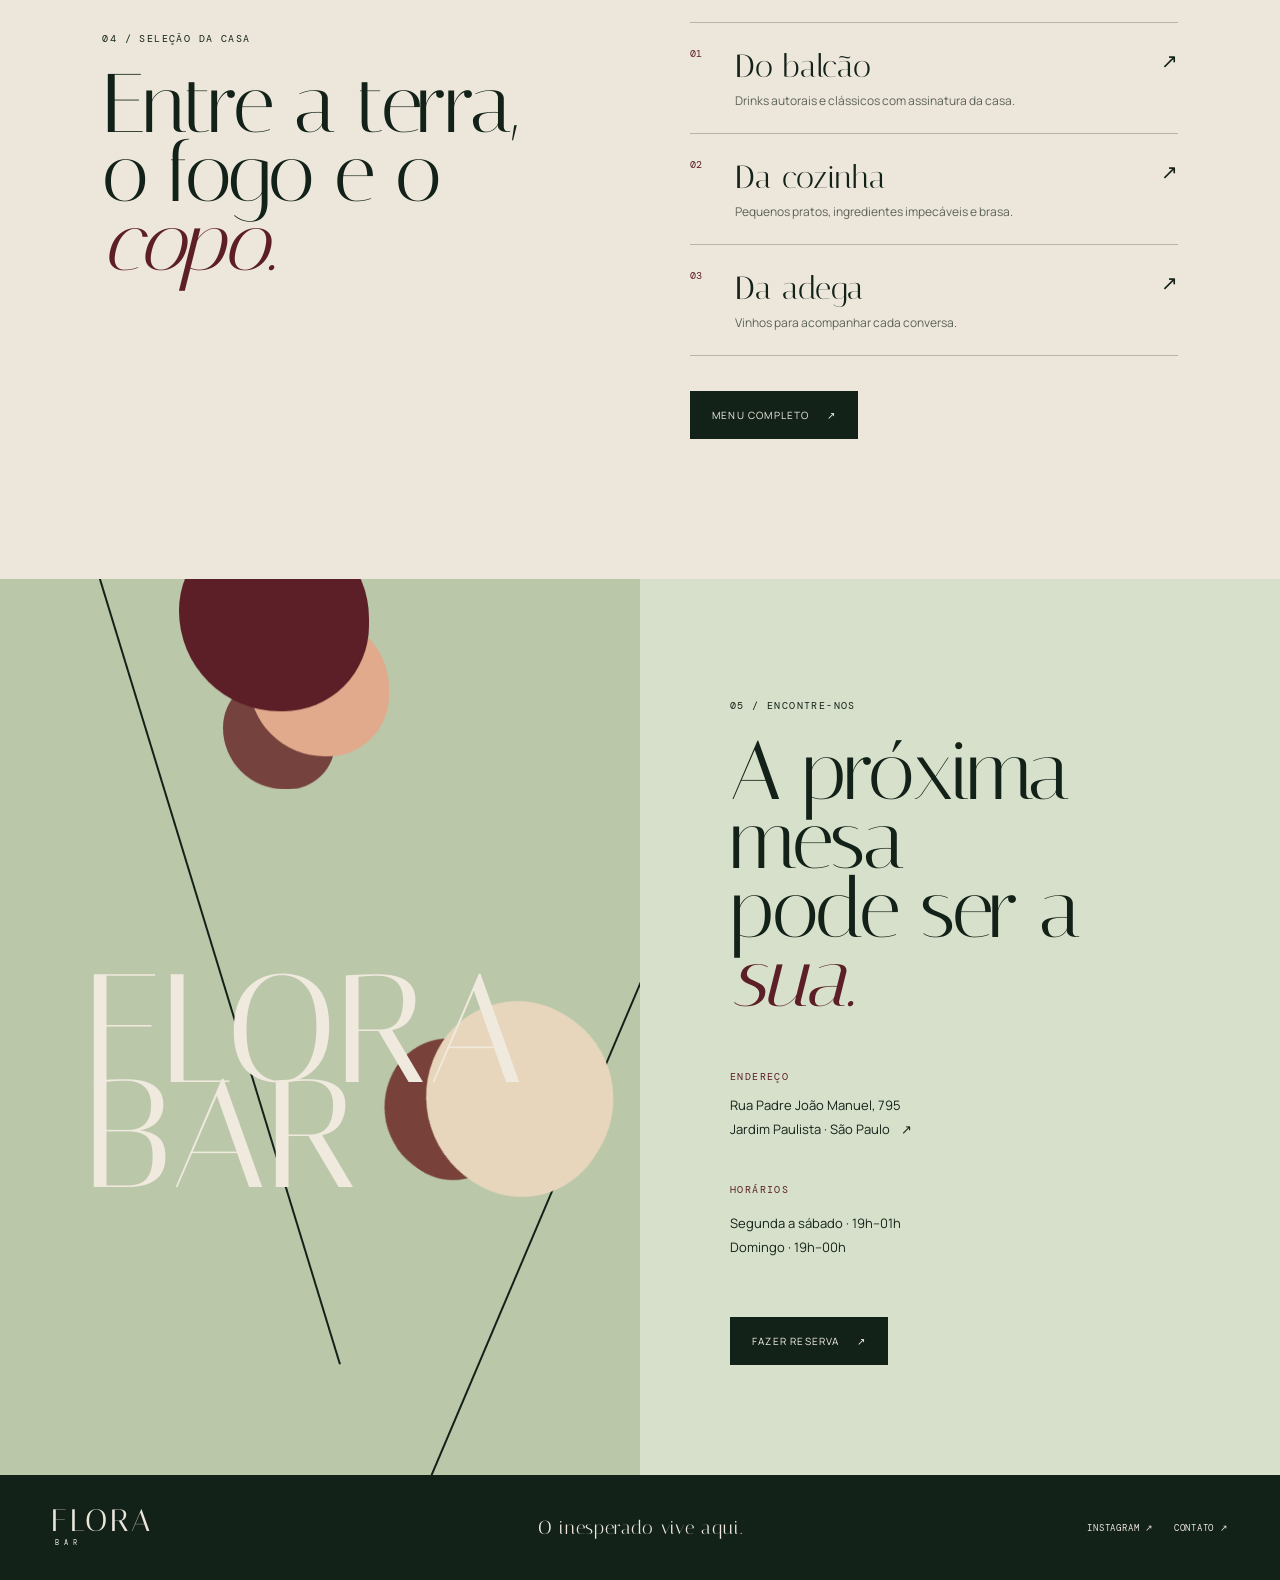
==== commit 516e1969: "Transforma hero em carrossel e remove menção a floricultura - Hero agora alterna 3 fotos (balcão, dr" ====
--- a/index.html
+++ b/index.html
@@ -3,7 +3,7 @@
   <head>
     <meta charset="UTF-8" />
     <meta name="viewport" content="width=device-width, initial-scale=1.0" />
-    <meta name="description" content="Flora Bar — speakeasy, bistrô e floricultura nos Jardins, São Paulo." />
+    <meta name="description" content="Flora Bar — speakeasy e bistrô escondido atrás de uma vitrine de flores nos Jardins, São Paulo." />
     <title>Flora Bar — Jardins, São Paulo</title>
     <link rel="preconnect" href="https://fonts.googleapis.com" />
     <link rel="preconnect" href="https://fonts.gstatic.com" crossorigin />
@@ -13,8 +13,18 @@
   <body>
     <main>
       <section class="hero" id="inicio">
-        <div class="hero-image parallax-layer" data-parallax="0.11"></div>
+        <div class="hero-carousel parallax-layer" data-parallax="0.11">
+          <div class="hero-slide is-active" style="background-image:url('assets/flora-hero.png')"></div>
+          <div class="hero-slide" style="background-image:url('assets/flora-hero-drink.jpg')"></div>
+          <div class="hero-slide" style="background-image:url('assets/flora-hero-facade.jpg')"></div>
+        </div>
+        <div class="hero-scrim"></div>
         <div class="grain"></div>
+        <div class="hero-dots" role="tablist" aria-label="Galeria do Flora Bar">
+          <button class="hero-dot is-active" role="tab" aria-selected="true" aria-label="O balcão"></button>
+          <button class="hero-dot" role="tab" aria-selected="false" aria-label="Drink da casa"></button>
+          <button class="hero-dot" role="tab" aria-selected="false" aria-label="Fachada"></button>
+        </div>
         <header class="header">
           <a class="brand" href="#inicio" aria-label="Flora Bar, início">FLORA<span>BAR</span></a>
           <nav aria-label="Navegação principal">
@@ -27,11 +37,11 @@
         <div class="hero-copy">
           <p class="eyebrow">Jardins · São Paulo</p>
           <h1>Onde a noite<br />floresce.</h1>
-          <p class="intro">Por trás de uma floricultura, um refúgio de sabores, coquetelaria e encontros que ficam na memória.</p>
+          <p class="intro">Por trás de uma vitrine de flores, um refúgio de sabores, coquetelaria e encontros que ficam na memória.</p>
           <a class="button light" href="https://r.odionisio.com/flora-bar" target="_blank" rel="noreferrer">Reserve sua mesa <span>↗</span></a>
         </div>
         <div class="hero-foot">
-          <span>Speakeasy · Bistrô · Floricultura</span>
+          <span>Speakeasy · Bistrô · Petiscos</span>
           <a href="#experiencia" aria-label="Conheça o Flora Bar">Desça para descobrir <i>↓</i></a>
         </div>
       </section>
@@ -42,7 +52,7 @@
           <p class="overline">A porta é só o começo</p>
           <h2>Uma casa escondida<br />para ser <em>encontrada.</em></h2>
           <div class="manifesto-text">
-            <p>O Flora é uma pausa no ritmo dos Jardins. Atravessar a floricultura é entrar em outra hora: luz baixa, couro capitonê, flores que mudam com a estação e uma mesa sempre à espera.</p>
+            <p>O Flora é uma pausa no ritmo dos Jardins. Atravessar a vitrine de flores é entrar em outra hora: luz baixa, couro capitonê, flores que mudam com a estação e uma mesa sempre à espera.</p>
             <p>A cozinha contemporânea e o balcão trabalham lado a lado — para que cada visita tenha o seu próprio tempo.</p>
           </div>
         </div>
@@ -116,6 +126,32 @@
         window.addEventListener('scroll', () => { if (!ticking) { requestAnimationFrame(updateParallax); ticking = true; } }, { passive: true });
         updateParallax();
       }
+
+      const slides = document.querySelectorAll('.hero-slide');
+      const dots = document.querySelectorAll('.hero-dot');
+      if (slides.length > 1) {
+        let current = 0;
+        let timer;
+        const goTo = (index) => {
+          slides[current].classList.remove('is-active');
+          dots[current].classList.remove('is-active');
+          dots[current].setAttribute('aria-selected', 'false');
+          current = (index + slides.length) % slides.length;
+          slides[current].classList.add('is-active');
+          dots[current].classList.add('is-active');
+          dots[current].setAttribute('aria-selected', 'true');
+        };
+        const start = () => {
+          if (window.matchMedia('(prefers-reduced-motion: reduce)').matches) return;
+          timer = setInterval(() => goTo(current + 1), 6000);
+        };
+        dots.forEach((dot, i) => dot.addEventListener('click', () => {
+          clearInterval(timer);
+          goTo(i);
+          start();
+        }));
+        start();
+      }
     </script>
   </body>
 </html>
--- a/styles.css
+++ b/styles.css
@@ -4,9 +4,15 @@
 body { margin:0; background:var(--paper); color:var(--ink); font-family:Manrope,Arial,sans-serif; }
 a { color:inherit; text-decoration:none; }
 .hero { color:#f5f0e7; min-height:100svh; position:relative; isolation:isolate; overflow:hidden; display:flex; flex-direction:column; }
-.hero-image { position:absolute; inset:0; z-index:-2; background:linear-gradient(90deg,rgba(8,16,12,.9) 3%,rgba(8,16,12,.58) 42%,rgba(8,16,12,.12)),url('assets/flora-hero.png') center/cover; }
+.hero-carousel { position:absolute; inset:0; z-index:-3; }
+.hero-slide { position:absolute; inset:0; background-size:cover; background-position:center; opacity:0; transition:opacity 1.6s ease; }
+.hero-slide.is-active { opacity:1; }
+.hero-scrim { position:absolute; inset:0; z-index:-2; pointer-events:none; background:linear-gradient(90deg,rgba(8,16,12,.9) 3%,rgba(8,16,12,.58) 42%,rgba(8,16,12,.12)); }
+.hero-dots { position:absolute; right:max(8%,60px); bottom:112px; z-index:2; display:flex; gap:11px; }
+.hero-dot { width:8px; height:8px; padding:0; border-radius:50%; border:1px solid rgba(245,240,231,.6); background:transparent; cursor:pointer; transition:background .3s,transform .3s; }
+.hero-dot.is-active { background:#f5f0e7; transform:scale(1.2); }
 .parallax-layer { transform:translate3d(0,var(--parallax-y,0px),0); will-change:transform; }
-.hero-image.parallax-layer { inset:-5% 0; }
+.hero-carousel.parallax-layer { inset:-5% 0; }
 .grain { position:absolute; inset:0; opacity:.15; z-index:-1; pointer-events:none; background-image:url("data:image/svg+xml,%3Csvg viewBox='0 0 240 240' xmlns='http://www.w3.org/2000/svg'%3E%3Cfilter id='n'%3E%3CfeTurbulence type='fractalNoise' baseFrequency='.75' numOctaves='4' stitchTiles='stitch'/%3E%3C/filter%3E%3Crect width='100%25' height='100%25' filter='url(%23n)' opacity='.7'/%3E%3C/svg%3E"); mix-blend-mode:soft-light; }
 .header { width:min(1380px,92%); margin:0 auto; padding:30px 0; display:flex; align-items:center; justify-content:space-between; font-size:11px; letter-spacing:.13em; text-transform:uppercase; }
 .brand { font-family:Italiana,serif; font-size:31px; letter-spacing:.08em; line-height:.72; display:inline-flex; flex-direction:column; }
@@ -21,4 +27,4 @@
 .menu-preview { padding:140px 8%; display:grid; grid-template-columns:1fr 1fr; gap:100px; }.menu-preview h2,.visit h2 { font-size:clamp(54px,6.5vw,97px); margin:25px 0; }.menu-list { align-self:end; }.menu-list article { border-top:1px solid #bcb3a4; padding:24px 0; display:grid; grid-template-columns:45px 1fr 30px; align-items:start; }.menu-list article:last-of-type { border-bottom:1px solid #bcb3a4; }.index { font:10px DM Mono,monospace; color:var(--wine); }.menu-list h3 { font:normal 32px Italiana,serif; margin:0; }.menu-list p { color:#5c6159; font-size:12px; margin:7px 0 0; }.arrow { text-align:right; font-size:20px; }.menu-list .button { margin-top:35px; }
 .visit { display:grid; grid-template-columns:1fr 1fr; background:#d7e0ca; min-height:690px; }.visit-art { background:#bac7a9; position:relative; overflow:hidden; }.visit-art p { font:normal clamp(90px,12vw,180px)/.68 Italiana,serif; position:absolute; z-index:2; left:13%; bottom:15%; color:#f0e9de; }.stem { position:absolute; width:2px; background:var(--ink); transform-origin:bottom; bottom:0; }.stem-one { height:92%; left:53%; transform:translate3d(0,var(--parallax-y,0px),0) rotate(-17deg); }.stem-two { height:85%; left:63%; transform:translate3d(0,var(--parallax-y,0px),0) rotate(23deg); }.bloom { position:absolute; width:190px; aspect-ratio:1; border-radius:48% 52% 46% 54%; background:var(--wine); }.bloom-one { top:10%; left:28%; transform:translate3d(0,var(--parallax-y,0px),0); box-shadow:45px 70px 0 -25px #e1aa8c, 5px 117px 0 -39px #76423e; }.bloom-two { right:4%; top:37%; transform:translate3d(0,var(--parallax-y,0px),0) rotate(33deg); background:#e8d6bc; box-shadow:-52px 46px 0 -27px #78423b; }.visit-info { padding:110px max(9%,90px); }.details { display:grid; gap:30px; margin:45px 0; font-size:13px; line-height:1.8; }.label { color:var(--wine); margin-bottom:8px; }.details a span { margin-left:8px; }
 footer { background:var(--ink); color:#ece6dc; padding:35px 4%; display:grid; grid-template-columns:1fr 1fr 1fr; align-items:center; font-size:11px; letter-spacing:.07em; } footer p { text-align:center; font-family:Italiana,serif; font-size:19px; margin:0; }footer div { display:flex; justify-content:flex-end; gap:20px; text-transform:uppercase; font-family:DM Mono,monospace; font-size:9px; }
-@media (max-width:760px) { nav { display:none; }.header { padding-top:23px; }.header-book { font-size:9px; }.hero h1 { font-size:67px; }.hero-foot span { display:none; }.manifesto { padding:85px 7% 95px; }.manifesto-content,.menu-preview { display:block; margin-top:55px; }.manifesto h2 { font-size:61px; }.manifesto-text { margin-top:42px; }.chapter,.bar,.visit { grid-template-columns:1fr; }.chapter { min-height:auto; }.chapter-content { padding:80px 9%; min-height:530px; }.dish-art { min-height:390px; }.dish-art:before { width:95vw; height:95vw; }.dish-art:after { width:65vw; height:65vw; }.dish-flower { font-size:185px; }.bar-photo { min-height:440px; }.bar .chapter-content { order:initial; }.menu-preview { padding:85px 7%; }.menu-list { margin-top:65px; }.visit-art { min-height:470px; }.visit-info { padding:82px 9%; }.visit h2 { font-size:61px; } footer { grid-template-columns:1fr auto; gap:26px; } footer p { display:none; } footer div { gap:12px; }.brand { font-size:27px; } }
+@media (max-width:760px) { nav { display:none; }.header { padding-top:23px; }.header-book { font-size:9px; }.hero h1 { font-size:67px; }.hero-foot span { display:none; }.hero-dots { right:7%; bottom:74px; }.manifesto { padding:85px 7% 95px; }.manifesto-content,.menu-preview { display:block; margin-top:55px; }.manifesto h2 { font-size:61px; }.manifesto-text { margin-top:42px; }.chapter,.bar,.visit { grid-template-columns:1fr; }.chapter { min-height:auto; }.chapter-content { padding:80px 9%; min-height:530px; }.dish-art { min-height:390px; }.dish-art:before { width:95vw; height:95vw; }.dish-art:after { width:65vw; height:65vw; }.dish-flower { font-size:185px; }.bar-photo { min-height:440px; }.bar .chapter-content { order:initial; }.menu-preview { padding:85px 7%; }.menu-list { margin-top:65px; }.visit-art { min-height:470px; }.visit-info { padding:82px 9%; }.visit h2 { font-size:61px; } footer { grid-template-columns:1fr auto; gap:26px; } footer p { display:none; } footer div { gap:12px; }.brand { font-size:27px; } }
